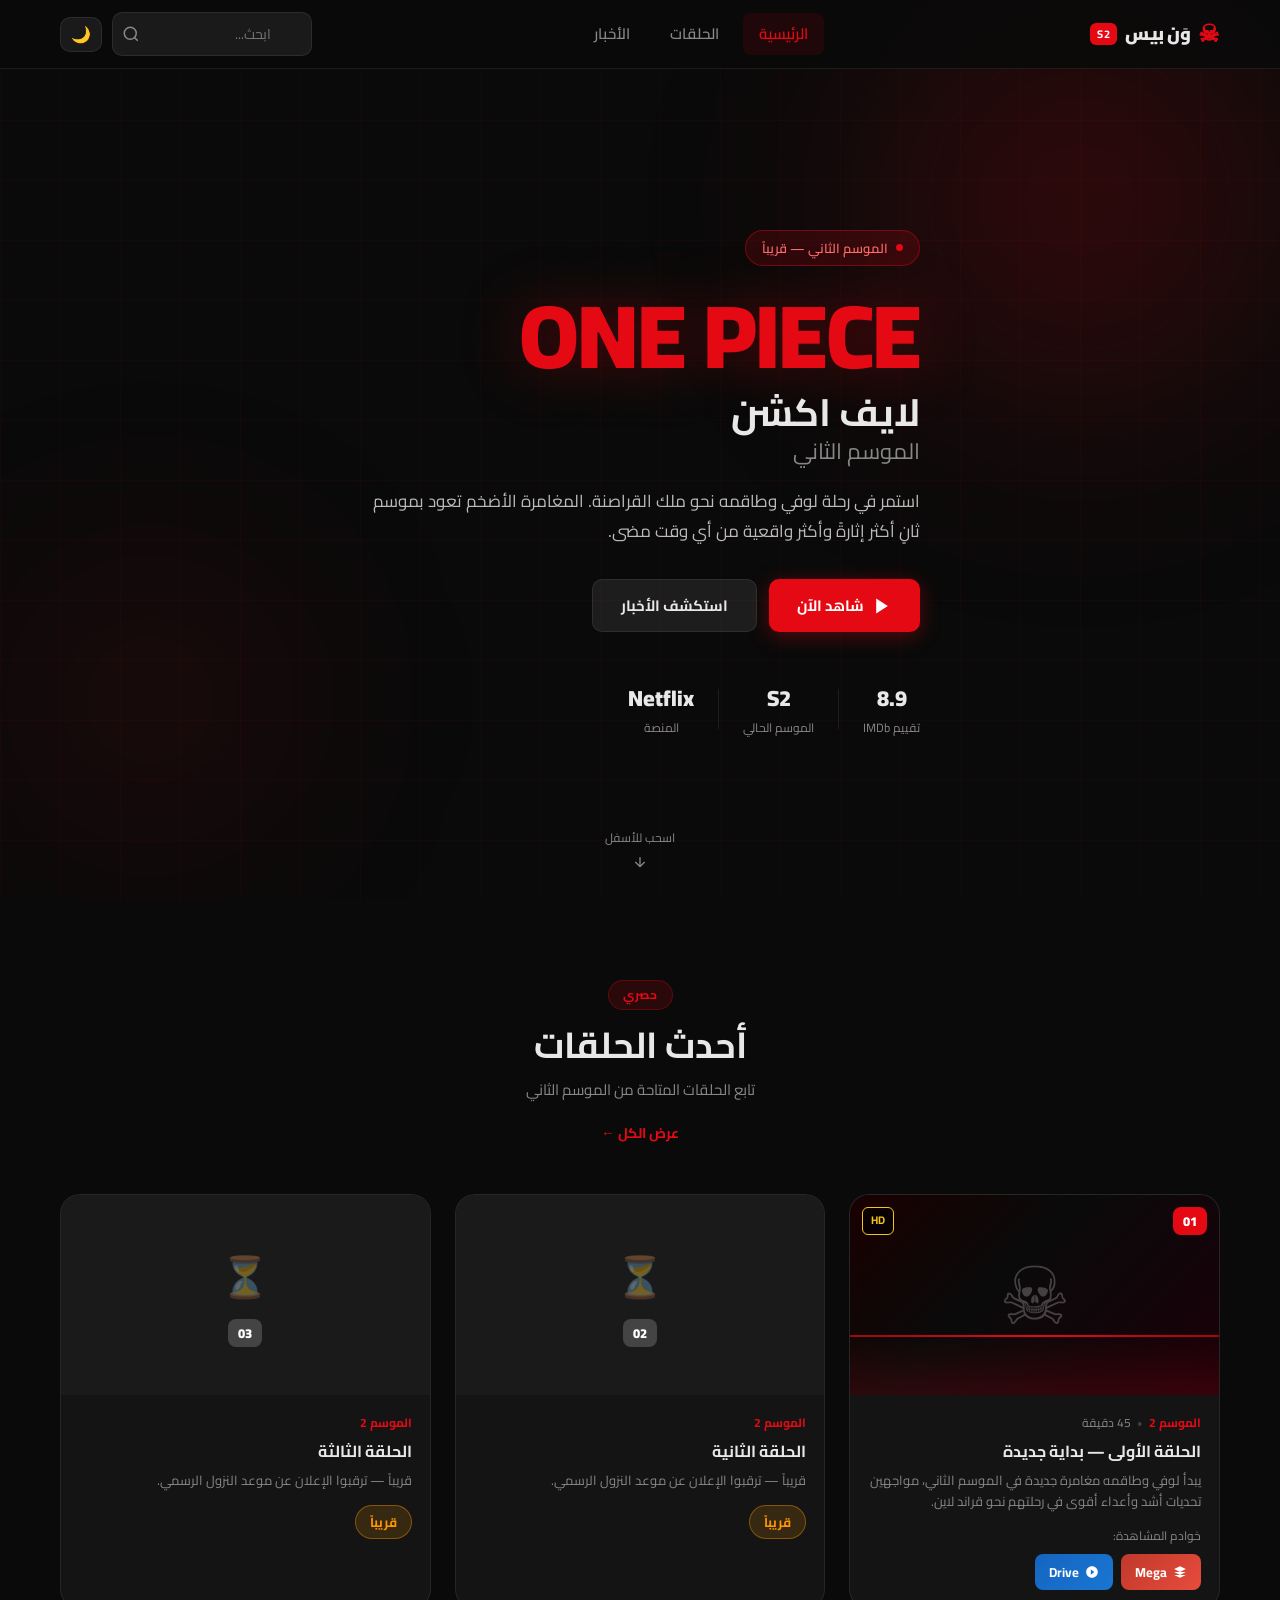
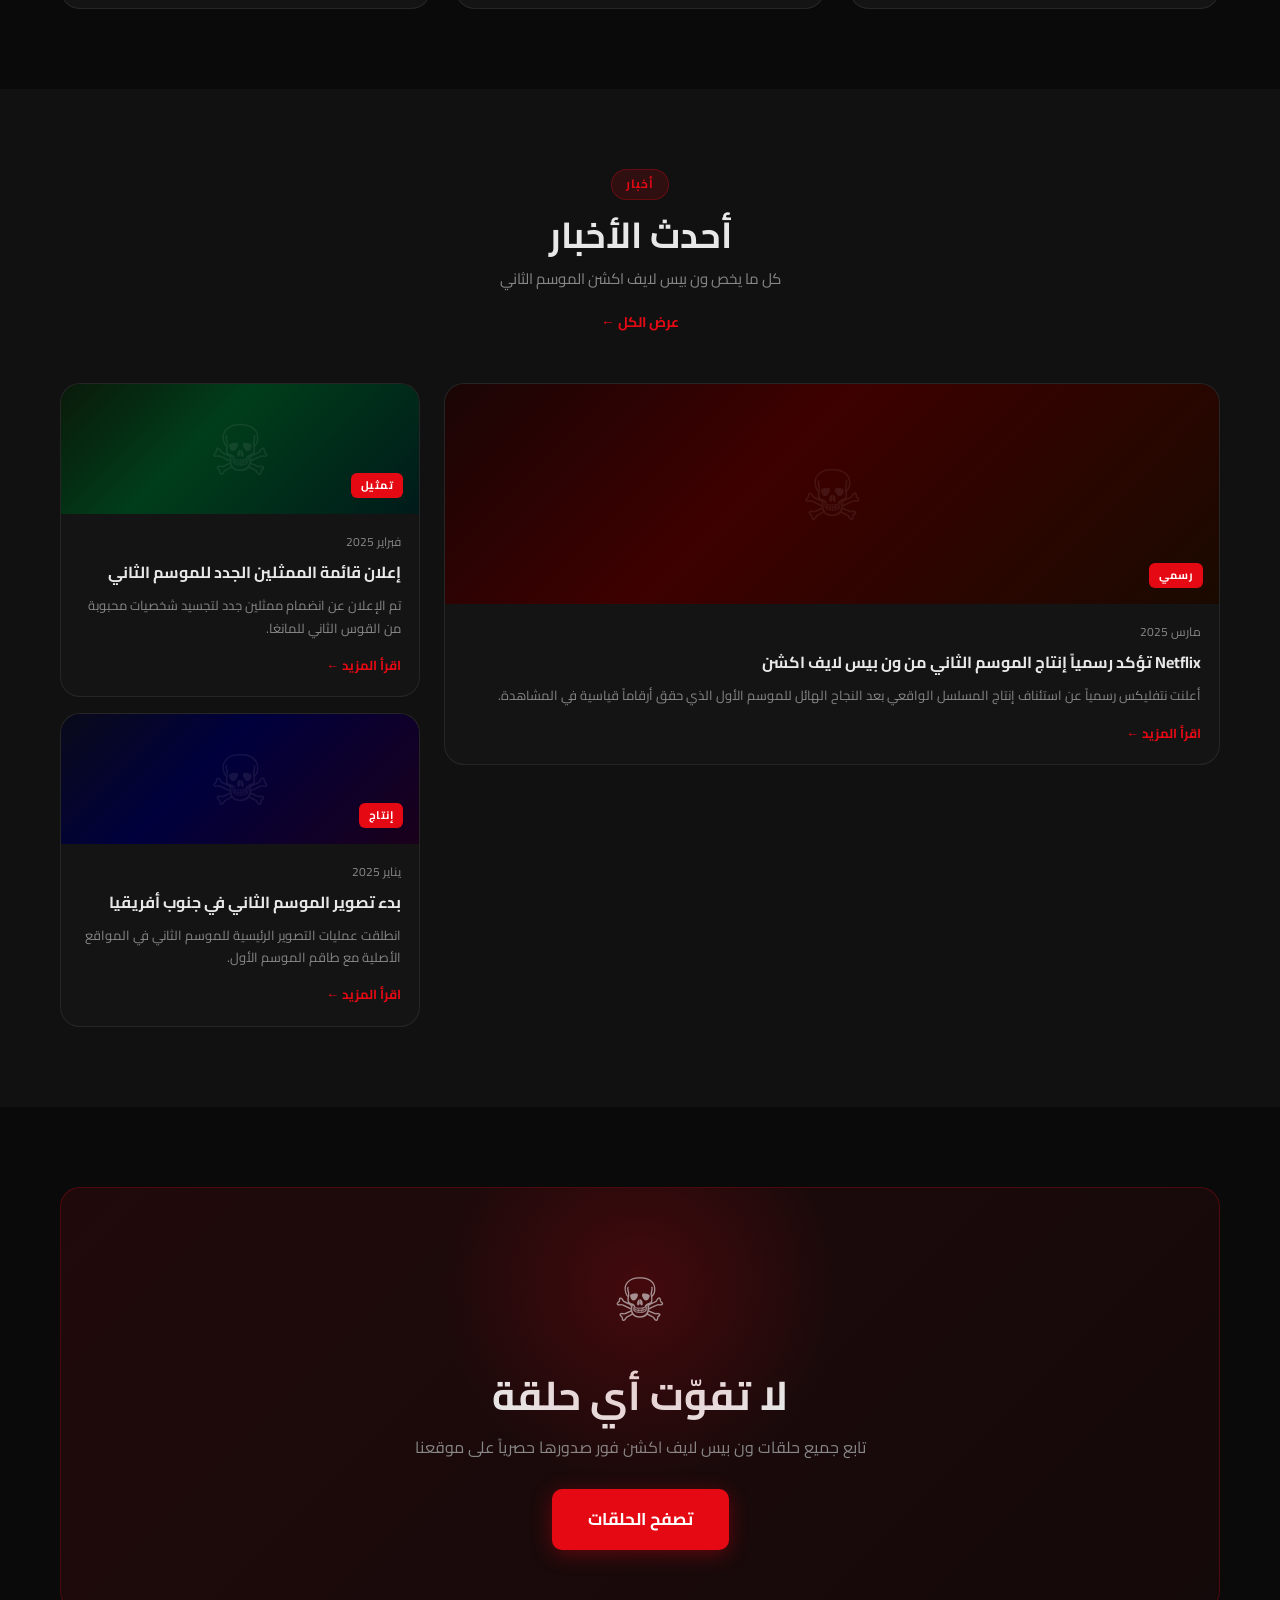
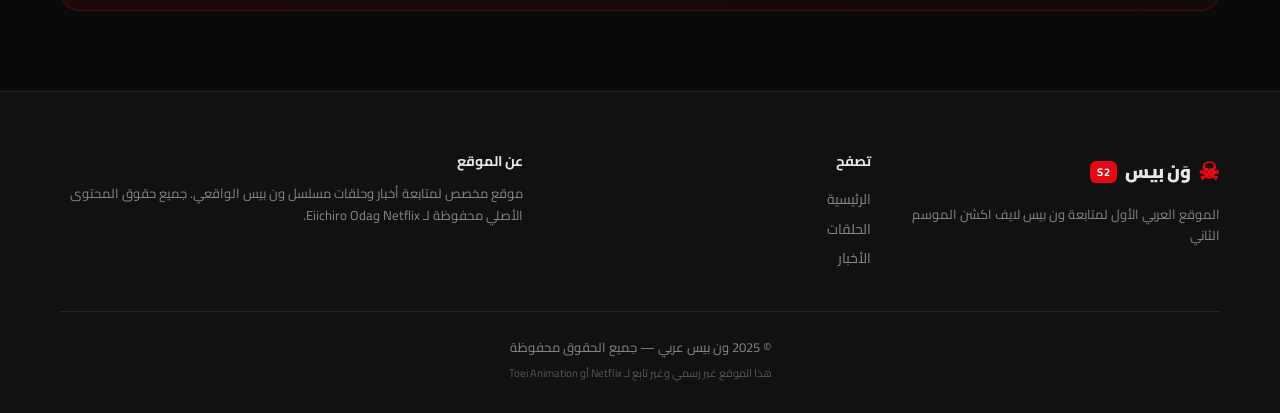
==== index.html @ 8231662a "Add files via upload" ====
<!DOCTYPE html>
<html lang="ar" dir="rtl">
<head>
  <meta charset="UTF-8" />
  <meta name="viewport" content="width=device-width, initial-scale=1.0" />
  <meta name="description" content="ون بيس لايف اكشن الموسم الثاني - تابع جميع حلقات مسلسل ون بيس الواقعي الموسم الثاني حصرياً. موعد نزول حلقات ون بيس Live Action Season 2." />
  <meta name="keywords" content="ون بيس الواقعي الموسم الثاني, موعد نزول ون بيس لايف اكشن, حلقات ون بيس الواقعي, One Piece Live Action Season 2, ون بيس 2025" />
  <meta name="author" content="ون بيس عربي" />
  <meta property="og:title" content="ون بيس لايف اكشن - الموسم الثاني" />
  <meta property="og:description" content="تابع حلقات ون بيس الواقعي الموسم الثاني - One Piece Live Action Season 2" />
  <meta property="og:type" content="website" />
  <meta name="theme-color" content="#0a0a0a" />
  <title>ون بيس لايف اكشن | الموسم الثاني</title>
  <link rel="preconnect" href="https://fonts.googleapis.com" />
  <link rel="preconnect" href="https://fonts.gstatic.com" crossorigin />
  <link href="https://fonts.googleapis.com/css2?family=Cairo:wght@300;400;600;700;900&family=Tajawal:wght@300;400;500;700;800&display=swap" rel="stylesheet" />
  <link rel="stylesheet" href="style.css" />
</head>
<body class="dark-mode" id="body">

  <!-- ===== HEADER ===== -->
  <header class="header" id="header">
    <div class="header-inner container">
      <a href="index.html" class="logo">
        <span class="logo-symbol">☠</span>
        <span class="logo-text">وَن بيس</span>
        <span class="logo-badge">S2</span>
      </a>

      <nav class="nav" id="nav">
        <a href="index.html" class="nav-link active">الرئيسية</a>
        <a href="episodes.html" class="nav-link">الحلقات</a>
        <a href="news.html" class="nav-link">الأخبار</a>
      </nav>

      <div class="header-actions">
        <div class="search-wrapper">
          <input type="text" class="search-input" id="searchInput" placeholder="ابحث..." />
          <button class="search-btn" id="searchBtn" aria-label="بحث">
            <svg width="18" height="18" viewBox="0 0 24 24" fill="none" stroke="currentColor" stroke-width="2"><circle cx="11" cy="11" r="8"/><path d="m21 21-4.35-4.35"/></svg>
          </button>
        </div>
        <button class="theme-toggle" id="themeToggle" aria-label="تبديل الوضع">
          <span class="theme-icon sun">☀</span>
          <span class="theme-icon moon">🌙</span>
        </button>
        <button class="hamburger" id="hamburger" aria-label="القائمة">
          <span></span><span></span><span></span>
        </button>
      </div>
    </div>

    <!-- Search Results Dropdown -->
    <div class="search-results" id="searchResults"></div>
  </header>

  <!-- ===== HERO ===== -->
  <section class="hero" id="home">
    <div class="hero-bg">
      <div class="hero-grid"></div>
      <div class="hero-glow glow-1"></div>
      <div class="hero-glow glow-2"></div>
      <div class="hero-particles" id="particles"></div>
    </div>

    <div class="hero-content container">
      <div class="hero-badge animate-fade-up">
        <span class="badge-dot"></span>
        الموسم الثاني — قريباً
      </div>

      <h1 class="hero-title animate-fade-up delay-1">
        <span class="title-en">ONE PIECE</span>
        <span class="title-sub">لايف اكشن</span>
        <span class="title-season">الموسم الثاني</span>
      </h1>

      <p class="hero-desc animate-fade-up delay-2">
        استمر في رحلة لوفي وطاقمه نحو ملك القراصنة. المغامرة الأضخم تعود بموسم ثانٍ أكثر إثارةً وأكثر واقعية من أي وقت مضى.
      </p>

      <div class="hero-actions animate-fade-up delay-3">
        <a href="episodes.html" class="btn btn-primary">
          <svg width="20" height="20" viewBox="0 0 24 24" fill="currentColor"><polygon points="5 3 19 12 5 21 5 3"/></svg>
          شاهد الآن
        </a>
        <a href="news.html" class="btn btn-ghost">استكشف الأخبار</a>
      </div>

      <div class="hero-stats animate-fade-up delay-4">
        <div class="stat">
          <span class="stat-num">8.9</span>
          <span class="stat-label">تقييم IMDb</span>
        </div>
        <div class="stat-divider"></div>
        <div class="stat">
          <span class="stat-num">S2</span>
          <span class="stat-label">الموسم الحالي</span>
        </div>
        <div class="stat-divider"></div>
        <div class="stat">
          <span class="stat-num">Netflix</span>
          <span class="stat-label">المنصة</span>
        </div>
      </div>
    </div>

    <div class="hero-scroll">
      <span>اسحب للأسفل</span>
      <svg width="16" height="16" viewBox="0 0 24 24" fill="none" stroke="currentColor" stroke-width="2"><path d="M12 5v14M5 12l7 7 7-7"/></svg>
    </div>
  </section>

  <!-- ===== LATEST EPISODES ===== -->
  <section class="section" id="latest-episodes">
    <div class="container">
      <div class="section-header animate-on-scroll">
        <div class="section-tag">حصري</div>
        <h2 class="section-title">أحدث الحلقات</h2>
        <p class="section-desc">تابع الحلقات المتاحة من الموسم الثاني</p>
        <a href="episodes.html" class="section-link">عرض الكل ←</a>
      </div>

      <div class="episodes-grid">
        <!-- Episode 1 -->
        <article class="ep-card animate-on-scroll" data-ep="1">
          <div class="ep-card-thumb">
            <div class="ep-thumb-art">
              <div class="ep-skull">☠</div>
              <div class="ep-waves"></div>
            </div>
            <div class="ep-overlay">
              <span class="ep-number">01</span>
              <span class="ep-quality">HD</span>
            </div>
            <div class="ep-play-hint">
              <svg width="28" height="28" viewBox="0 0 24 24" fill="white"><polygon points="5 3 19 12 5 21 5 3"/></svg>
            </div>
          </div>
          <div class="ep-card-body">
            <div class="ep-meta">
              <span class="ep-season">الموسم 2</span>
              <span class="ep-dot">•</span>
              <span class="ep-duration">45 دقيقة</span>
            </div>
            <h3 class="ep-title">الحلقة الأولى — بداية جديدة</h3>
            <p class="ep-desc">يبدأ لوفي وطاقمه مغامرة جديدة في الموسم الثاني، مواجهين تحديات أشد وأعداء أقوى في رحلتهم نحو قراند لاين.</p>
            <div class="ep-servers">
              <span class="servers-label">خوادم المشاهدة:</span>
              <div class="servers-btns">
                <a href="https://mega.nz/file/ilJ3FDoL#xPqF7arpWNq0R2mOVy5MiU3qgBzVH1ee4G5dvFFBvGA" target="_blank" rel="noopener" class="server-btn server-mega">
                  <svg width="14" height="14" viewBox="0 0 24 24" fill="currentColor"><path d="M12 2L2 7l10 5 10-5-10-5zM2 17l10 5 10-5M2 12l10 5 10-5"/></svg>
                  Mega
                </a>
                <a href="https://drive.google.com/file/d/1uay9nq51Tp5kBiwLJbQEia3ZBeIXiJ6g/view?usp=drivesdk" target="_blank" rel="noopener" class="server-btn server-drive">
                  <svg width="14" height="14" viewBox="0 0 24 24" fill="currentColor"><path d="M12 2C6.48 2 2 6.48 2 12s4.48 10 10 10 10-4.48 10-10S17.52 2 12 2zm-2 14.5v-9l6 4.5-6 4.5z"/></svg>
                  Drive
                </a>
              </div>
            </div>
          </div>
        </article>

        <!-- Coming Soon Cards -->
        <article class="ep-card ep-coming animate-on-scroll" style="animation-delay:.1s">
          <div class="ep-card-thumb coming-soon-thumb">
            <div class="coming-icon">⏳</div>
            <span class="ep-number">02</span>
          </div>
          <div class="ep-card-body">
            <div class="ep-meta"><span class="ep-season">الموسم 2</span></div>
            <h3 class="ep-title">الحلقة الثانية</h3>
            <p class="ep-desc">قريباً — ترقبوا الإعلان عن موعد النزول الرسمي.</p>
            <div class="coming-badge">قريباً</div>
          </div>
        </article>

        <article class="ep-card ep-coming animate-on-scroll" style="animation-delay:.2s">
          <div class="ep-card-thumb coming-soon-thumb">
            <div class="coming-icon">⏳</div>
            <span class="ep-number">03</span>
          </div>
          <div class="ep-card-body">
            <div class="ep-meta"><span class="ep-season">الموسم 2</span></div>
            <h3 class="ep-title">الحلقة الثالثة</h3>
            <p class="ep-desc">قريباً — ترقبوا الإعلان عن موعد النزول الرسمي.</p>
            <div class="coming-badge">قريباً</div>
          </div>
        </article>
      </div>
    </div>
  </section>

  <!-- ===== NEWS SECTION ===== -->
  <section class="section section-alt" id="latest-news">
    <div class="container">
      <div class="section-header animate-on-scroll">
        <div class="section-tag">أخبار</div>
        <h2 class="section-title">أحدث الأخبار</h2>
        <p class="section-desc">كل ما يخص ون بيس لايف اكشن الموسم الثاني</p>
        <a href="news.html" class="section-link">عرض الكل ←</a>
      </div>

      <div class="news-grid">
        <article class="news-card news-featured animate-on-scroll">
          <div class="news-card-img news-img-1">
            <span class="news-category">رسمي</span>
          </div>
          <div class="news-card-body">
            <time class="news-date">مارس 2025</time>
            <h3 class="news-title">Netflix تؤكد رسمياً إنتاج الموسم الثاني من ون بيس لايف اكشن</h3>
            <p class="news-excerpt">أعلنت نتفليكس رسمياً عن استئناف إنتاج المسلسل الواقعي بعد النجاح الهائل للموسم الأول الذي حقق أرقاماً قياسية في المشاهدة.</p>
            <a href="news.html" class="news-read-more">اقرأ المزيد ←</a>
          </div>
        </article>

        <div class="news-side">
          <article class="news-card news-small animate-on-scroll" style="animation-delay:.1s">
            <div class="news-card-img news-img-2 news-img-sm">
              <span class="news-category">تمثيل</span>
            </div>
            <div class="news-card-body">
              <time class="news-date">فبراير 2025</time>
              <h3 class="news-title">إعلان قائمة الممثلين الجدد للموسم الثاني</h3>
              <p class="news-excerpt">تم الإعلان عن انضمام ممثلين جدد لتجسيد شخصيات محبوبة من القوس الثاني للمانغا.</p>
              <a href="news.html" class="news-read-more">اقرأ المزيد ←</a>
            </div>
          </article>

          <article class="news-card news-small animate-on-scroll" style="animation-delay:.2s">
            <div class="news-card-img news-img-3 news-img-sm">
              <span class="news-category">إنتاج</span>
            </div>
            <div class="news-card-body">
              <time class="news-date">يناير 2025</time>
              <h3 class="news-title">بدء تصوير الموسم الثاني في جنوب أفريقيا</h3>
              <p class="news-excerpt">انطلقت عمليات التصوير الرئيسية للموسم الثاني في المواقع الأصلية مع طاقم الموسم الأول.</p>
              <a href="news.html" class="news-read-more">اقرأ المزيد ←</a>
            </div>
          </article>
        </div>
      </div>
    </div>
  </section>

  <!-- ===== CTA BANNER ===== -->
  <section class="cta-section animate-on-scroll">
    <div class="container">
      <div class="cta-inner">
        <div class="cta-glow"></div>
        <div class="cta-skull">☠</div>
        <h2 class="cta-title">لا تفوّت أي حلقة</h2>
        <p class="cta-desc">تابع جميع حلقات ون بيس لايف اكشن فور صدورها حصرياً على موقعنا</p>
        <a href="episodes.html" class="btn btn-primary btn-large">تصفح الحلقات</a>
      </div>
    </div>
  </section>

  <!-- ===== FOOTER ===== -->
  <footer class="footer">
    <div class="container">
      <div class="footer-top">
        <div class="footer-brand">
          <a href="index.html" class="logo">
            <span class="logo-symbol">☠</span>
            <span class="logo-text">وَن بيس</span>
            <span class="logo-badge">S2</span>
          </a>
          <p class="footer-tagline">الموقع العربي الأول لمتابعة ون بيس لايف اكشن الموسم الثاني</p>
        </div>
        <nav class="footer-nav">
          <h4>تصفح</h4>
          <a href="index.html">الرئيسية</a>
          <a href="episodes.html">الحلقات</a>
          <a href="news.html">الأخبار</a>
        </nav>
        <div class="footer-info">
          <h4>عن الموقع</h4>
          <p>موقع مخصص لمتابعة أخبار وحلقات مسلسل ون بيس الواقعي. جميع حقوق المحتوى الأصلي محفوظة لـ Netflix وEiichiro Oda.</p>
        </div>
      </div>
      <div class="footer-bottom">
        <p>© 2025 ون بيس عربي — جميع الحقوق محفوظة</p>
        <p class="footer-disclaimer">هذا الموقع غير رسمي وغير تابع لـ Netflix أو Toei Animation</p>
      </div>
    </div>
  </footer>

  <script src="script.js"></script>
</body>
</html>
---- style.css ----
/* =========================================
   ون بيس لايف اكشن — الموسم الثاني
   style.css — Dark/Light Mode, RTL, Modern
   ========================================= */

/* === RESET & BASE === */
*, *::before, *::after { box-sizing: border-box; margin: 0; padding: 0; }
html { scroll-behavior: smooth; }
body {
  font-family: 'Cairo', 'Tajawal', sans-serif;
  font-size: 16px;
  line-height: 1.7;
  transition: background 0.4s, color 0.4s;
  overflow-x: hidden;
}

/* === CSS VARIABLES === */
:root {
  --red: #e50914;
  --red-dark: #b0060f;
  --red-glow: rgba(229, 9, 20, 0.35);
  --gold: #f5c518;
  --white: #ffffff;
  --radius: 12px;
  --radius-lg: 20px;
  --shadow: 0 8px 32px rgba(0,0,0,0.4);
  --transition: 0.3s cubic-bezier(0.4, 0, 0.2, 1);
}

/* DARK MODE (default) */
body.dark-mode {
  --bg: #0a0a0a;
  --bg-2: #111111;
  --bg-3: #1a1a1a;
  --bg-4: #222222;
  --bg-card: #141414;
  --border: rgba(255,255,255,0.08);
  --text: #e8e8e8;
  --text-muted: #888888;
  --text-light: #bbbbbb;
  background: var(--bg);
  color: var(--text);
}

/* LIGHT MODE */
body.light-mode {
  --bg: #f5f5f5;
  --bg-2: #ffffff;
  --bg-3: #ebebeb;
  --bg-4: #e0e0e0;
  --bg-card: #ffffff;
  --border: rgba(0,0,0,0.1);
  --text: #1a1a1a;
  --text-muted: #666666;
  --text-light: #444444;
  background: var(--bg);
  color: var(--text);
}

/* === TYPOGRAPHY === */
h1,h2,h3,h4 { font-family: 'Cairo', sans-serif; font-weight: 700; line-height: 1.3; }
a { text-decoration: none; color: inherit; }
img { max-width: 100%; display: block; }

/* === CONTAINER === */
.container { max-width: 1200px; margin: 0 auto; padding: 0 20px; }

/* =========================================
   HEADER
   ========================================= */
.header {
  position: fixed; top: 0; right: 0; left: 0; z-index: 1000;
  background: rgba(10,10,10,0.85);
  backdrop-filter: blur(16px);
  border-bottom: 1px solid var(--border);
  transition: background var(--transition), box-shadow var(--transition);
}
.light-mode .header { background: rgba(245,245,245,0.9); }
.header.scrolled { box-shadow: 0 4px 30px rgba(0,0,0,0.5); }

.header-inner {
  display: flex; align-items: center; justify-content: space-between;
  height: 68px; gap: 20px;
}

/* LOGO */
.logo {
  display: flex; align-items: center; gap: 8px;
  font-family: 'Cairo', sans-serif; font-weight: 900;
}
.logo-symbol { font-size: 24px; color: var(--red); }
.logo-text { font-size: 18px; color: var(--text); letter-spacing: -0.5px; }
.logo-badge {
  background: var(--red); color: white;
  font-size: 11px; font-weight: 700;
  padding: 2px 7px; border-radius: 6px;
  letter-spacing: 0.5px;
}

/* NAV */
.nav { display: flex; align-items: center; gap: 8px; }
.nav-link {
  padding: 8px 16px; border-radius: 8px;
  font-size: 15px; font-weight: 600; color: var(--text-muted);
  transition: all var(--transition);
}
.nav-link:hover, .nav-link.active {
  color: var(--red); background: rgba(229,9,20,0.1);
}

/* HEADER ACTIONS */
.header-actions { display: flex; align-items: center; gap: 10px; }

.search-wrapper { position: relative; }
.search-input {
  background: var(--bg-3); border: 1px solid var(--border);
  color: var(--text); border-radius: 10px;
  padding: 8px 40px 8px 14px;
  font-family: 'Cairo', sans-serif; font-size: 14px;
  width: 200px; transition: all var(--transition);
  direction: rtl;
}
.search-input:focus { outline: none; border-color: var(--red); width: 240px; }
.search-btn {
  position: absolute; left: 10px; top: 50%; transform: translateY(-50%);
  background: none; border: none; cursor: pointer;
  color: var(--text-muted); display: flex; align-items: center;
  transition: color var(--transition);
}
.search-btn:hover { color: var(--red); }

.search-results {
  position: absolute; top: 100%; right: 0; left: 0;
  background: var(--bg-2); border: 1px solid var(--border);
  border-top: none; border-radius: 0 0 12px 12px;
  z-index: 200; display: none; padding: 8px;
}
.search-result-item {
  padding: 10px 16px; border-radius: 8px; cursor: pointer;
  transition: background var(--transition);
  font-size: 14px;
}
.search-result-item:hover { background: var(--bg-3); }
.search-result-item a { color: var(--text); }

/* THEME TOGGLE */
.theme-toggle {
  background: var(--bg-3); border: 1px solid var(--border);
  border-radius: 10px; padding: 7px 10px; cursor: pointer;
  display: flex; align-items: center; gap: 4px;
  transition: all var(--transition);
}
.theme-toggle:hover { border-color: var(--red); }
.theme-icon { font-size: 16px; }
.dark-mode .sun { display: none; }
.dark-mode .moon { display: block; }
.light-mode .sun { display: block; }
.light-mode .moon { display: none; }

/* HAMBURGER */
.hamburger {
  display: none; flex-direction: column; gap: 5px;
  background: none; border: none; cursor: pointer; padding: 4px;
}
.hamburger span {
  display: block; width: 24px; height: 2px;
  background: var(--text); border-radius: 2px;
  transition: all var(--transition);
}
.hamburger.open span:nth-child(1) { transform: rotate(45deg) translate(5px, 5px); }
.hamburger.open span:nth-child(2) { opacity: 0; }
.hamburger.open span:nth-child(3) { transform: rotate(-45deg) translate(5px, -5px); }

/* =========================================
   HERO
   ========================================= */
.hero {
  min-height: 100vh; display: flex; align-items: center;
  position: relative; overflow: hidden; padding-top: 68px;
}

.hero-bg {
  position: absolute; inset: 0; z-index: 0;
}

.hero-grid {
  position: absolute; inset: 0;
  background-image:
    linear-gradient(rgba(229,9,20,0.05) 1px, transparent 1px),
    linear-gradient(90deg, rgba(229,9,20,0.05) 1px, transparent 1px);
  background-size: 60px 60px;
  animation: gridMove 20s linear infinite;
}
@keyframes gridMove {
  0% { transform: translateY(0); }
  100% { transform: translateY(60px); }
}

.hero-glow {
  position: absolute; border-radius: 50%;
  filter: blur(100px); pointer-events: none;
}
.glow-1 {
  width: 600px; height: 600px;
  background: radial-gradient(circle, rgba(229,9,20,0.25) 0%, transparent 70%);
  top: -100px; right: -100px;
  animation: glowPulse 4s ease-in-out infinite;
}
.glow-2 {
  width: 400px; height: 400px;
  background: radial-gradient(circle, rgba(229,9,20,0.15) 0%, transparent 70%);
  bottom: 0; left: -50px;
  animation: glowPulse 6s ease-in-out infinite reverse;
}
@keyframes glowPulse {
  0%,100% { opacity: 0.6; transform: scale(1); }
  50% { opacity: 1; transform: scale(1.1); }
}

.hero-particles {
  position: absolute; inset: 0; overflow: hidden; pointer-events: none;
}

.hero-content {
  position: relative; z-index: 1;
  max-width: 700px; padding: 80px 20px;
}

.hero-badge {
  display: inline-flex; align-items: center; gap: 8px;
  background: rgba(229,9,20,0.15); border: 1px solid rgba(229,9,20,0.4);
  color: #ff6b6b; border-radius: 30px;
  padding: 6px 16px; font-size: 13px; font-weight: 600;
  margin-bottom: 24px;
}
.badge-dot {
  width: 7px; height: 7px; border-radius: 50%;
  background: var(--red);
  animation: blink 1.5s ease-in-out infinite;
}
@keyframes blink { 0%,100%{opacity:1} 50%{opacity:0.2} }

.hero-title { margin-bottom: 20px; }
.title-en {
  display: block; font-size: clamp(52px, 8vw, 90px);
  font-weight: 900; color: var(--red);
  letter-spacing: -2px; line-height: 1;
  text-shadow: 0 0 60px var(--red-glow);
}
.title-sub {
  display: block; font-size: clamp(22px, 4vw, 38px);
  color: var(--text); font-weight: 700; margin-top: 8px;
}
.title-season {
  display: block; font-size: clamp(16px, 2.5vw, 22px);
  color: var(--text-muted); font-weight: 400;
}

.hero-desc {
  font-size: 17px; color: var(--text-light); margin-bottom: 32px;
  max-width: 560px; line-height: 1.8;
}

.hero-actions { display: flex; gap: 12px; flex-wrap: wrap; margin-bottom: 48px; }

/* BUTTONS */
.btn {
  display: inline-flex; align-items: center; gap: 8px;
  padding: 13px 28px; border-radius: 10px;
  font-family: 'Cairo', sans-serif; font-size: 15px; font-weight: 700;
  cursor: pointer; border: none; transition: all var(--transition);
  text-decoration: none;
}
.btn-primary {
  background: var(--red); color: white;
  box-shadow: 0 4px 20px var(--red-glow);
}
.btn-primary:hover {
  background: var(--red-dark); transform: translateY(-2px);
  box-shadow: 0 8px 30px var(--red-glow);
}
.btn-ghost {
  background: rgba(255,255,255,0.08); color: var(--text);
  border: 1px solid var(--border);
}
.btn-ghost:hover { background: rgba(255,255,255,0.15); transform: translateY(-2px); }
.btn-large { padding: 16px 36px; font-size: 17px; }

/* STATS */
.hero-stats {
  display: flex; align-items: center; gap: 24px; flex-wrap: wrap;
}
.stat { text-align: center; }
.stat-num { display: block; font-size: 22px; font-weight: 900; color: var(--text); }
.stat-label { display: block; font-size: 12px; color: var(--text-muted); }
.stat-divider { width: 1px; height: 40px; background: var(--border); }

/* SCROLL INDICATOR */
.hero-scroll {
  position: absolute; bottom: 30px; left: 50%; transform: translateX(-50%);
  display: flex; flex-direction: column; align-items: center; gap: 6px;
  color: var(--text-muted); font-size: 12px; z-index: 1;
  animation: bounce 2s ease-in-out infinite;
}
@keyframes bounce { 0%,100%{transform:translateX(-50%) translateY(0)} 50%{transform:translateX(-50%) translateY(-6px)} }

/* PARTICLES */
.particle {
  position: absolute; border-radius: 50%;
  background: var(--red); opacity: 0.3;
  animation: float linear infinite;
}
@keyframes float {
  0% { transform: translateY(100vh) scale(0); opacity: 0; }
  10% { opacity: 0.3; }
  90% { opacity: 0.3; }
  100% { transform: translateY(-100px) scale(1); opacity: 0; }
}

/* =========================================
   SECTIONS
   ========================================= */
.section { padding: 80px 0; }
.section-alt { background: var(--bg-2); }

.section-header {
  text-align: center; margin-bottom: 48px;
}
.section-tag {
  display: inline-block; background: rgba(229,9,20,0.15);
  color: var(--red); border: 1px solid rgba(229,9,20,0.3);
  padding: 4px 14px; border-radius: 20px;
  font-size: 12px; font-weight: 700; margin-bottom: 12px;
  letter-spacing: 1px; text-transform: uppercase;
}
.section-title { font-size: clamp(24px, 4vw, 36px); color: var(--text); margin-bottom: 8px; }
.section-desc { color: var(--text-muted); font-size: 15px; margin-bottom: 16px; }
.section-link { color: var(--red); font-size: 14px; font-weight: 700; transition: opacity var(--transition); }
.section-link:hover { opacity: 0.75; }

/* =========================================
   EPISODE CARDS
   ========================================= */
.episodes-grid {
  display: grid;
  grid-template-columns: repeat(auto-fill, minmax(300px, 1fr));
  gap: 24px;
}

.ep-card {
  background: var(--bg-card); border: 1px solid var(--border);
  border-radius: var(--radius-lg); overflow: hidden;
  transition: all var(--transition); cursor: pointer;
}
.ep-card:hover {
  transform: translateY(-6px);
  border-color: rgba(229,9,20,0.4);
  box-shadow: 0 16px 48px rgba(0,0,0,0.5), 0 0 0 1px rgba(229,9,20,0.2);
}

.ep-card-thumb {
  position: relative; height: 200px; overflow: hidden;
  background: var(--bg-3);
}
.ep-thumb-art {
  width: 100%; height: 100%;
  background: linear-gradient(135deg, #1a0000 0%, #0a0a0a 40%, #1a0008 100%);
  display: flex; align-items: center; justify-content: center;
  position: relative; overflow: hidden;
}
.ep-skull {
  font-size: 80px; opacity: 0.25; z-index: 1;
  animation: skullfloat 6s ease-in-out infinite;
}
@keyframes skullfloat { 0%,100%{transform:translateY(0)} 50%{transform:translateY(-8px)} }
.ep-waves {
  position: absolute; bottom: 0; left: 0; right: 0; height: 60px;
  background: linear-gradient(to top, rgba(229,9,20,0.15), transparent);
}
.ep-waves::before {
  content: ''; position: absolute;
  top: 0; left: -100%; right: -100%; height: 2px;
  background: linear-gradient(90deg, transparent, var(--red), transparent);
  animation: wavescan 3s linear infinite;
}
@keyframes wavescan { 0%{transform:translateX(-50%)} 100%{transform:translateX(100%)} }

.ep-overlay {
  position: absolute; top: 12px; right: 0; left: 0;
  display: flex; justify-content: space-between; padding: 0 12px;
}
.ep-number {
  background: var(--red); color: white;
  font-size: 13px; font-weight: 900;
  padding: 3px 10px; border-radius: 8px;
}
.ep-quality {
  background: rgba(0,0,0,0.6); color: var(--gold);
  font-size: 11px; font-weight: 700;
  padding: 3px 8px; border-radius: 6px; border: 1px solid var(--gold);
}

.ep-play-hint {
  position: absolute; inset: 0; display: flex; align-items: center; justify-content: center;
  background: rgba(0,0,0,0.5); opacity: 0; transition: opacity var(--transition);
}
.ep-card:hover .ep-play-hint { opacity: 1; }

/* Coming soon thumb */
.coming-soon-thumb {
  background: var(--bg-3);
  display: flex; align-items: center; justify-content: center;
  flex-direction: column; gap: 8px;
}
.coming-icon { font-size: 40px; opacity: 0.4; }
.ep-coming .ep-number { background: #444; }

.ep-card-body { padding: 18px; }
.ep-meta {
  display: flex; align-items: center; gap: 6px;
  font-size: 12px; color: var(--text-muted); margin-bottom: 8px;
}
.ep-dot { opacity: 0.4; }
.ep-season { color: var(--red); font-weight: 700; }
.ep-status.available { color: #4caf50; }
.ep-status.coming-status { color: #ff9800; }

.ep-title { font-size: 16px; font-weight: 700; color: var(--text); margin-bottom: 8px; }
.ep-desc { font-size: 13px; color: var(--text-muted); line-height: 1.6; margin-bottom: 14px; }

/* Server buttons */
.ep-servers { margin-top: 12px; }
.servers-label { font-size: 12px; color: var(--text-muted); display: block; margin-bottom: 8px; }
.servers-btns { display: flex; gap: 8px; flex-wrap: wrap; }
.server-btn {
  display: inline-flex; align-items: center; gap: 6px;
  padding: 7px 14px; border-radius: 8px;
  font-family: 'Cairo', sans-serif; font-size: 13px; font-weight: 700;
  transition: all var(--transition); cursor: pointer; text-decoration: none;
}
.server-mega {
  background: linear-gradient(135deg, #c0392b, #e74c3c);
  color: white;
}
.server-mega:hover { transform: translateY(-2px); box-shadow: 0 4px 16px rgba(231,76,60,0.5); }
.server-drive {
  background: linear-gradient(135deg, #1565c0, #1976d2);
  color: white;
}
.server-drive:hover { transform: translateY(-2px); box-shadow: 0 4px 16px rgba(25,118,210,0.5); }

.coming-badge {
  display: inline-block; background: rgba(255,152,0,0.15);
  border: 1px solid rgba(255,152,0,0.4); color: #ff9800;
  padding: 5px 14px; border-radius: 20px; font-size: 13px; font-weight: 700;
}

/* =========================================
   NEWS CARDS
   ========================================= */
.news-grid {
  display: grid;
  grid-template-columns: 1fr 360px;
  gap: 24px;
  align-items: start;
}
.news-side { display: flex; flex-direction: column; gap: 16px; }

.news-card {
  background: var(--bg-card); border: 1px solid var(--border);
  border-radius: var(--radius-lg); overflow: hidden;
  transition: all var(--transition);
}
.news-card:hover {
  transform: translateY(-4px);
  border-color: rgba(229,9,20,0.3);
  box-shadow: var(--shadow);
}

.news-card-img {
  height: 220px; position: relative;
  display: flex; align-items: flex-end; padding: 16px;
}
.news-img-sm { height: 130px; }

/* Gradient art for news */
.news-img-1 { background: linear-gradient(135deg, #1a0505 0%, #3d0000 40%, #1a0a00 100%); }
.news-img-2 { background: linear-gradient(135deg, #0a1a0a 0%, #003d1a 40%, #001a1a 100%); }
.news-img-3 { background: linear-gradient(135deg, #0a0a1a 0%, #00003d 40%, #1a001a 100%); }
.news-img-4 { background: linear-gradient(135deg, #1a1a00 0%, #3d3d00 40%, #1a0a00 100%); }
.news-img-5 { background: linear-gradient(135deg, #001a1a 0%, #003d3d 40%, #001a0a 100%); }
.news-img-6 { background: linear-gradient(135deg, #1a000a 0%, #3d001a 40%, #0a001a 100%); }

/* Add decorative pattern to news images */
.news-card-img::before {
  content: '☠'; position: absolute; top: 50%; left: 50%;
  transform: translate(-50%, -50%);
  font-size: 70px; opacity: 0.08; pointer-events: none;
}

.news-category {
  background: var(--red); color: white;
  font-size: 11px; font-weight: 700; padding: 3px 10px; border-radius: 6px;
  text-transform: uppercase; letter-spacing: 0.5px;
}

.news-card-body { padding: 18px; }
.news-date { font-size: 12px; color: var(--text-muted); display: block; margin-bottom: 8px; }
.news-title { font-size: 16px; font-weight: 700; color: var(--text); margin-bottom: 10px; line-height: 1.5; }
.news-excerpt { font-size: 13px; color: var(--text-muted); line-height: 1.7; margin-bottom: 12px; }
.news-read-more { color: var(--red); font-size: 13px; font-weight: 700; transition: opacity var(--transition); }
.news-read-more:hover { opacity: 0.7; }

/* =========================================
   NEWS PAGE — ARTICLES
   ========================================= */
.news-article-featured {
  background: var(--bg-card); border: 1px solid var(--border);
  border-radius: var(--radius-lg); overflow: hidden; margin-bottom: 40px;
  transition: all var(--transition);
}
.news-article-featured:hover { border-color: rgba(229,9,20,0.3); box-shadow: var(--shadow); }

.article-img-wrap {
  height: 300px; position: relative;
  display: flex; align-items: flex-start; justify-content: space-between;
  padding: 20px;
}
.article-img-sm { height: 180px; }
.article-img-wrap::before {
  content: '☠'; position: absolute; top: 50%; left: 50%;
  transform: translate(-50%, -50%);
  font-size: 100px; opacity: 0.07; pointer-events: none;
}
.article-category {
  background: var(--red); color: white;
  font-size: 12px; font-weight: 700; padding: 4px 12px; border-radius: 8px;
}
.article-date {
  background: rgba(0,0,0,0.6); color: var(--text-muted);
  font-size: 12px; padding: 4px 10px; border-radius: 6px;
}
.article-body { padding: 28px; }
.article-title { font-size: clamp(20px, 3vw, 28px); color: var(--text); margin-bottom: 12px; }
.article-meta {
  display: flex; align-items: center; gap: 8px; flex-wrap: wrap;
  font-size: 13px; color: var(--text-muted); margin-bottom: 20px;
}
.article-body p { color: var(--text-light); line-height: 1.9; margin-bottom: 16px; font-size: 15px; }

/* News Articles Grid */
.news-articles-grid {
  display: grid;
  grid-template-columns: repeat(auto-fill, minmax(320px, 1fr));
  gap: 24px;
  margin-top: 32px;
}
.news-article-card {
  background: var(--bg-card); border: 1px solid var(--border);
  border-radius: var(--radius-lg); overflow: hidden;
  transition: all var(--transition);
}
.news-article-card:hover {
  transform: translateY(-4px);
  border-color: rgba(229,9,20,0.3);
  box-shadow: var(--shadow);
}
.article-title-sm { font-size: 15px; font-weight: 700; color: var(--text); margin-bottom: 8px; line-height: 1.5; }
.article-excerpt { font-size: 13px; color: var(--text-muted); line-height: 1.7; margin-bottom: 14px; }
.article-footer {
  display: flex; justify-content: space-between; align-items: center;
  font-size: 12px; color: var(--text-muted); padding-top: 12px;
  border-top: 1px solid var(--border);
}
.article-tag {
  background: rgba(229,9,20,0.1); color: var(--red);
  padding: 2px 8px; border-radius: 6px; font-weight: 700; font-size: 11px;
}

/* =========================================
   SEASON BANNER
   ========================================= */
.season-banner {
  background: linear-gradient(135deg, var(--bg-card), var(--bg-3));
  border: 1px solid var(--border); border-radius: var(--radius-lg);
  padding: 32px; margin-bottom: 40px;
  border-right: 4px solid var(--red);
}
.season-banner-content { display: flex; align-items: center; gap: 32px; }
.season-num {
  font-size: 56px; font-weight: 900; color: var(--red);
  text-shadow: 0 0 40px var(--red-glow);
  white-space: nowrap; flex-shrink: 0;
}
.season-details h2 { font-size: 20px; margin-bottom: 8px; }
.season-details p { color: var(--text-muted); font-size: 14px; margin-bottom: 14px; }
.season-tags { display: flex; gap: 8px; flex-wrap: wrap; }
.tag {
  background: var(--bg-3); border: 1px solid var(--border);
  color: var(--text-muted); font-size: 12px; padding: 3px 10px; border-radius: 6px;
}

/* =========================================
   FILTER BAR
   ========================================= */
.filter-bar {
  display: flex; gap: 8px; flex-wrap: wrap; margin-bottom: 32px;
}
.filter-btn {
  background: var(--bg-3); border: 1px solid var(--border);
  color: var(--text-muted); border-radius: 10px;
  padding: 8px 18px; font-family: 'Cairo', sans-serif; font-size: 14px;
  cursor: pointer; transition: all var(--transition);
}
.filter-btn:hover, .filter-btn.active {
  background: var(--red); border-color: var(--red); color: white;
}

/* Episodes Full Grid */
.episodes-full-grid {
  display: grid;
  grid-template-columns: repeat(auto-fill, minmax(280px, 1fr));
  gap: 24px;
}
.ep-full { /* same as ep-card */ }

/* =========================================
   PAGE HERO (inner pages)
   ========================================= */
.page-hero {
  padding: 120px 0 60px; position: relative; overflow: hidden;
  background: var(--bg-2); border-bottom: 1px solid var(--border);
}
.page-hero-bg { position: absolute; inset: 0; }
.page-title { font-size: clamp(28px, 5vw, 48px); color: var(--text); margin-bottom: 8px; }
.page-subtitle { color: var(--text-muted); font-size: 16px; }

.breadcrumb {
  display: flex; align-items: center; gap: 8px;
  font-size: 13px; color: var(--text-muted); margin-bottom: 16px;
}
.breadcrumb a { color: var(--red); transition: opacity var(--transition); }
.breadcrumb a:hover { opacity: 0.7; }

/* =========================================
   CTA SECTION
   ========================================= */
.cta-section { padding: 80px 0; }
.cta-inner {
  background: linear-gradient(135deg, rgba(229,9,20,0.1), rgba(229,9,20,0.05));
  border: 1px solid rgba(229,9,20,0.25);
  border-radius: var(--radius-lg); padding: 60px 40px;
  text-align: center; position: relative; overflow: hidden;
}
.cta-glow {
  position: absolute; top: -100px; left: 50%; transform: translateX(-50%);
  width: 400px; height: 400px;
  background: radial-gradient(circle, rgba(229,9,20,0.2) 0%, transparent 70%);
  pointer-events: none;
}
.cta-skull { font-size: 60px; margin-bottom: 20px; opacity: 0.6; }
.cta-title { font-size: clamp(24px, 4vw, 40px); color: var(--text); margin-bottom: 12px; }
.cta-desc { color: var(--text-muted); font-size: 16px; margin-bottom: 28px; max-width: 500px; margin-left: auto; margin-right: auto; }

/* =========================================
   FOOTER
   ========================================= */
.footer {
  background: var(--bg-2); border-top: 1px solid var(--border); padding: 60px 0 30px;
}
.footer-top {
  display: grid; grid-template-columns: 1fr 1fr 1.5fr;
  gap: 40px; margin-bottom: 40px;
}
.footer-tagline { color: var(--text-muted); font-size: 13px; margin-top: 12px; line-height: 1.6; }
.footer-nav { display: flex; flex-direction: column; gap: 6px; }
.footer-nav h4 { color: var(--text); font-size: 14px; margin-bottom: 12px; }
.footer-nav a { color: var(--text-muted); font-size: 14px; transition: color var(--transition); }
.footer-nav a:hover { color: var(--red); }
.footer-info h4 { color: var(--text); font-size: 14px; margin-bottom: 12px; }
.footer-info p { color: var(--text-muted); font-size: 13px; line-height: 1.7; }
.footer-bottom {
  border-top: 1px solid var(--border); padding-top: 24px;
  text-align: center; color: var(--text-muted); font-size: 13px;
  display: flex; flex-direction: column; gap: 6px;
}
.footer-disclaimer { font-size: 11px; opacity: 0.6; }

/* =========================================
   ANIMATIONS
   ========================================= */
.animate-fade-up {
  opacity: 0; transform: translateY(30px);
  animation: fadeUp 0.7s ease forwards;
}
.delay-1 { animation-delay: 0.15s; }
.delay-2 { animation-delay: 0.3s; }
.delay-3 { animation-delay: 0.45s; }
.delay-4 { animation-delay: 0.6s; }
@keyframes fadeUp {
  to { opacity: 1; transform: translateY(0); }
}

.animate-on-scroll {
  opacity: 0; transform: translateY(24px);
  transition: opacity 0.6s ease, transform 0.6s ease;
}
.animate-on-scroll.visible {
  opacity: 1; transform: translateY(0);
}

/* =========================================
   RESPONSIVE
   ========================================= */
@media (max-width: 900px) {
  .news-grid { grid-template-columns: 1fr; }
  .footer-top { grid-template-columns: 1fr 1fr; }
  .season-banner-content { flex-direction: column; gap: 16px; }
}

@media (max-width: 768px) {
  /* Header mobile */
  .nav {
    position: fixed; top: 68px; right: 0; left: 0;
    background: var(--bg-2); border-bottom: 1px solid var(--border);
    flex-direction: column; padding: 16px;
    transform: translateY(-120%); opacity: 0; pointer-events: none;
    transition: all 0.35s ease;
    z-index: 999;
  }
  .nav.open { transform: translateY(0); opacity: 1; pointer-events: all; }
  .nav-link { width: 100%; text-align: center; padding: 12px; }
  .hamburger { display: flex; }
  .search-input { width: 140px; }
  .search-input:focus { width: 160px; }

  .hero-content { padding: 40px 20px; }
  .hero-stats { gap: 16px; }
  .section { padding: 60px 0; }
  .footer-top { grid-template-columns: 1fr; gap: 28px; }
  .news-articles-grid { grid-template-columns: 1fr; }
  .episodes-grid, .episodes-full-grid { grid-template-columns: 1fr; }
  .cta-inner { padding: 40px 20px; }
}

@media (max-width: 480px) {
  .hero-actions { flex-direction: column; }
  .btn { width: 100%; justify-content: center; }
  .season-num { font-size: 40px; }
  .servers-btns { flex-direction: column; }
  .server-btn { justify-content: center; }
}
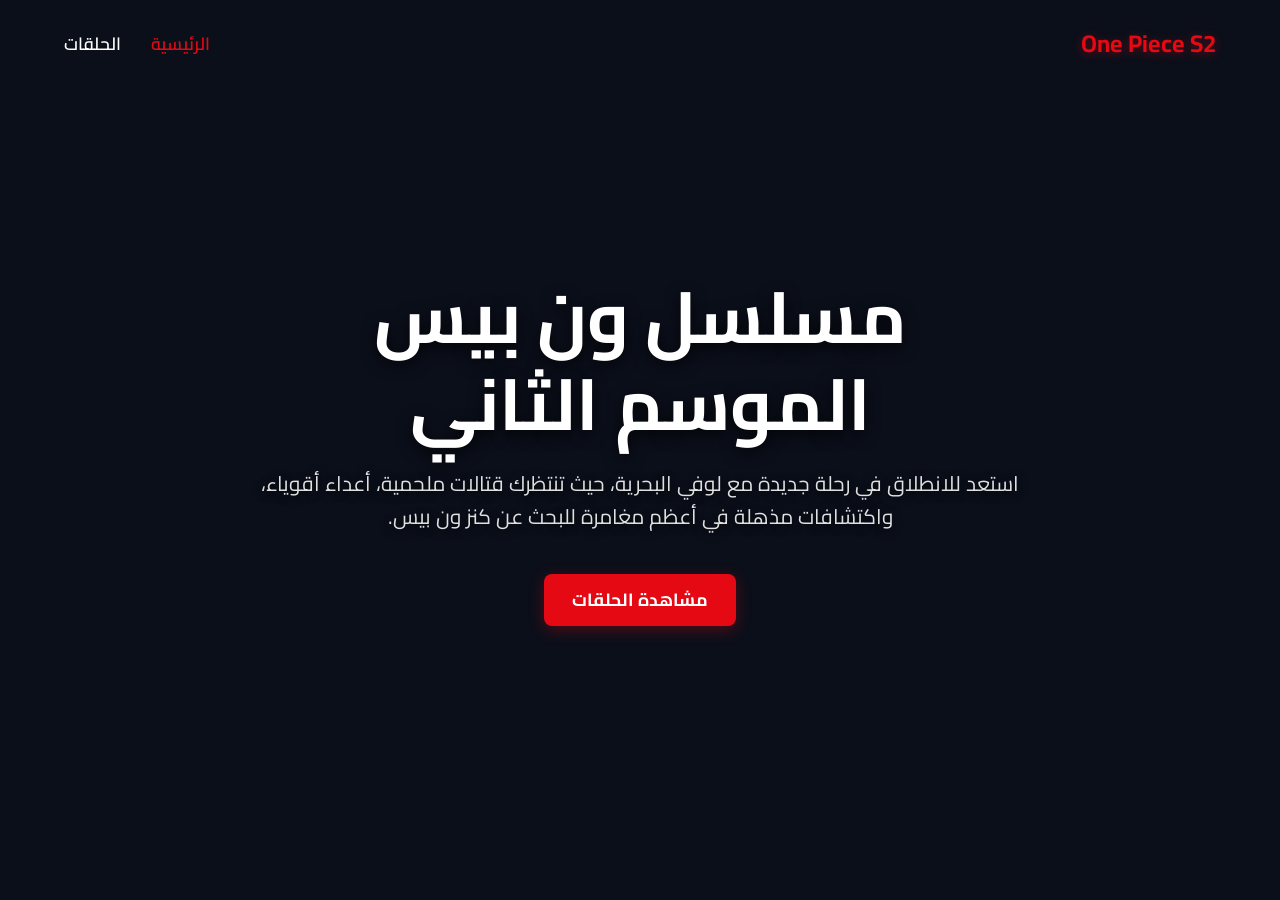
==== commit 02d7cf25: "Add files via upload" ====
--- a/index.html
+++ b/index.html
@@ -1,291 +1,44 @@
 <!DOCTYPE html>
 <html lang="ar" dir="rtl">
 <head>
-  <meta charset="UTF-8" />
-  <meta name="viewport" content="width=device-width, initial-scale=1.0" />
-  <meta name="description" content="ون بيس لايف اكشن الموسم الثاني - تابع جميع حلقات مسلسل ون بيس الواقعي الموسم الثاني حصرياً. موعد نزول حلقات ون بيس Live Action Season 2." />
-  <meta name="keywords" content="ون بيس الواقعي الموسم الثاني, موعد نزول ون بيس لايف اكشن, حلقات ون بيس الواقعي, One Piece Live Action Season 2, ون بيس 2025" />
-  <meta name="author" content="ون بيس عربي" />
-  <meta property="og:title" content="ون بيس لايف اكشن - الموسم الثاني" />
-  <meta property="og:description" content="تابع حلقات ون بيس الواقعي الموسم الثاني - One Piece Live Action Season 2" />
-  <meta property="og:type" content="website" />
-  <meta name="theme-color" content="#0a0a0a" />
-  <title>ون بيس لايف اكشن | الموسم الثاني</title>
-  <link rel="preconnect" href="https://fonts.googleapis.com" />
-  <link rel="preconnect" href="https://fonts.gstatic.com" crossorigin />
-  <link href="https://fonts.googleapis.com/css2?family=Cairo:wght@300;400;600;700;900&family=Tajawal:wght@300;400;500;700;800&display=swap" rel="stylesheet" />
-  <link rel="stylesheet" href="style.css" />
+    <meta charset="UTF-8">
+    <meta name="viewport" content="width=device-width, initial-scale=1.0">
+    <title>مسلسل ون بيس الموسم الثاني | One Piece Season 2</title>
+    <meta name="description" content="شاهد مسلسل ون بيس الموسم الثاني مترجم عربي بجودة عالية. مغامرات طاقم قبعة القش الحية مستمرة.">
+    <link rel="stylesheet" href="assets/css/style.css">
 </head>
-<body class="dark-mode" id="body">
-
-  <!-- ===== HEADER ===== -->
-  <header class="header" id="header">
-    <div class="header-inner container">
-      <a href="index.html" class="logo">
-        <span class="logo-symbol">☠</span>
-        <span class="logo-text">وَن بيس</span>
-        <span class="logo-badge">S2</span>
-      </a>
-
-      <nav class="nav" id="nav">
-        <a href="index.html" class="nav-link active">الرئيسية</a>
-        <a href="episodes.html" class="nav-link">الحلقات</a>
-        <a href="news.html" class="nav-link">الأخبار</a>
-      </nav>
-
-      <div class="header-actions">
-        <div class="search-wrapper">
-          <input type="text" class="search-input" id="searchInput" placeholder="ابحث..." />
-          <button class="search-btn" id="searchBtn" aria-label="بحث">
-            <svg width="18" height="18" viewBox="0 0 24 24" fill="none" stroke="currentColor" stroke-width="2"><circle cx="11" cy="11" r="8"/><path d="m21 21-4.35-4.35"/></svg>
-          </button>
-        </div>
-        <button class="theme-toggle" id="themeToggle" aria-label="تبديل الوضع">
-          <span class="theme-icon sun">☀</span>
-          <span class="theme-icon moon">🌙</span>
-        </button>
-        <button class="hamburger" id="hamburger" aria-label="القائمة">
-          <span></span><span></span><span></span>
-        </button>
-      </div>
+<body>
+    <!-- Loader -->
+    <div class="loader-container">
+        <div class="loader"></div>
     </div>
 
-    <!-- Search Results Dropdown -->
-    <div class="search-results" id="searchResults"></div>
-  </header>
+    <!-- Ad Banner Top -->
+    <!-- <div class="ad-banner container">مساحة إعلانية علوية (Ad Banner Top)</div> -->
 
-  <!-- ===== HERO ===== -->
-  <section class="hero" id="home">
-    <div class="hero-bg">
-      <div class="hero-grid"></div>
-      <div class="hero-glow glow-1"></div>
-      <div class="hero-glow glow-2"></div>
-      <div class="hero-particles" id="particles"></div>
-    </div>
+    <!-- Navbar -->
+    <nav class="navbar">
+        <div class="logo">One Piece S2</div>
+        <div class="nav-links">
+            <a href="index.html" class="active">الرئيسية</a>
+            <a href="episodes.html">الحلقات</a>
+        </div>
+    </nav>
 
-    <div class="hero-content container">
-      <div class="hero-badge animate-fade-up">
-        <span class="badge-dot"></span>
-        الموسم الثاني — قريباً
-      </div>
+    <!-- Ad Banner Middle (inside main container usually, but here in hero it's full screen) -->
 
-      <h1 class="hero-title animate-fade-up delay-1">
-        <span class="title-en">ONE PIECE</span>
-        <span class="title-sub">لايف اكشن</span>
-        <span class="title-season">الموسم الثاني</span>
-      </h1>
+    <!-- Hero Section -->
+    <header class="hero">
+        <div class="hero-content">
+            <h1>مسلسل ون بيس الموسم الثاني</h1>
+            <p>استعد للانطلاق في رحلة جديدة مع لوفي البحرية، حيث تنتظرك قتالات ملحمية، أعداء أقوياء، واكتشافات مذهلة في أعظم مغامرة للبحث عن كنز ون بيس.</p>
+            <a href="episodes.html" class="btn">مشاهدة الحلقات</a>
+        </div>
+    </header>
 
-      <p class="hero-desc animate-fade-up delay-2">
-        استمر في رحلة لوفي وطاقمه نحو ملك القراصنة. المغامرة الأضخم تعود بموسم ثانٍ أكثر إثارةً وأكثر واقعية من أي وقت مضى.
-      </p>
+    <!-- Ad Banner Bottom -->
+    <!-- <div class="ad-banner container" style="margin-top: 0; padding: 20px;">مساحة إعلانية سفلية (Ad Banner Bottom)</div> -->
 
-      <div class="hero-actions animate-fade-up delay-3">
-        <a href="episodes.html" class="btn btn-primary">
-          <svg width="20" height="20" viewBox="0 0 24 24" fill="currentColor"><polygon points="5 3 19 12 5 21 5 3"/></svg>
-          شاهد الآن
-        </a>
-        <a href="news.html" class="btn btn-ghost">استكشف الأخبار</a>
-      </div>
-
-      <div class="hero-stats animate-fade-up delay-4">
-        <div class="stat">
-          <span class="stat-num">8.9</span>
-          <span class="stat-label">تقييم IMDb</span>
-        </div>
-        <div class="stat-divider"></div>
-        <div class="stat">
-          <span class="stat-num">S2</span>
-          <span class="stat-label">الموسم الحالي</span>
-        </div>
-        <div class="stat-divider"></div>
-        <div class="stat">
-          <span class="stat-num">Netflix</span>
-          <span class="stat-label">المنصة</span>
-        </div>
-      </div>
-    </div>
-
-    <div class="hero-scroll">
-      <span>اسحب للأسفل</span>
-      <svg width="16" height="16" viewBox="0 0 24 24" fill="none" stroke="currentColor" stroke-width="2"><path d="M12 5v14M5 12l7 7 7-7"/></svg>
-    </div>
-  </section>
-
-  <!-- ===== LATEST EPISODES ===== -->
-  <section class="section" id="latest-episodes">
-    <div class="container">
-      <div class="section-header animate-on-scroll">
-        <div class="section-tag">حصري</div>
-        <h2 class="section-title">أحدث الحلقات</h2>
-        <p class="section-desc">تابع الحلقات المتاحة من الموسم الثاني</p>
-        <a href="episodes.html" class="section-link">عرض الكل ←</a>
-      </div>
-
-      <div class="episodes-grid">
-        <!-- Episode 1 -->
-        <article class="ep-card animate-on-scroll" data-ep="1">
-          <div class="ep-card-thumb">
-            <div class="ep-thumb-art">
-              <div class="ep-skull">☠</div>
-              <div class="ep-waves"></div>
-            </div>
-            <div class="ep-overlay">
-              <span class="ep-number">01</span>
-              <span class="ep-quality">HD</span>
-            </div>
-            <div class="ep-play-hint">
-              <svg width="28" height="28" viewBox="0 0 24 24" fill="white"><polygon points="5 3 19 12 5 21 5 3"/></svg>
-            </div>
-          </div>
-          <div class="ep-card-body">
-            <div class="ep-meta">
-              <span class="ep-season">الموسم 2</span>
-              <span class="ep-dot">•</span>
-              <span class="ep-duration">45 دقيقة</span>
-            </div>
-            <h3 class="ep-title">الحلقة الأولى — بداية جديدة</h3>
-            <p class="ep-desc">يبدأ لوفي وطاقمه مغامرة جديدة في الموسم الثاني، مواجهين تحديات أشد وأعداء أقوى في رحلتهم نحو قراند لاين.</p>
-            <div class="ep-servers">
-              <span class="servers-label">خوادم المشاهدة:</span>
-              <div class="servers-btns">
-                <a href="https://mega.nz/file/ilJ3FDoL#xPqF7arpWNq0R2mOVy5MiU3qgBzVH1ee4G5dvFFBvGA" target="_blank" rel="noopener" class="server-btn server-mega">
-                  <svg width="14" height="14" viewBox="0 0 24 24" fill="currentColor"><path d="M12 2L2 7l10 5 10-5-10-5zM2 17l10 5 10-5M2 12l10 5 10-5"/></svg>
-                  Mega
-                </a>
-                <a href="https://drive.google.com/file/d/1uay9nq51Tp5kBiwLJbQEia3ZBeIXiJ6g/view?usp=drivesdk" target="_blank" rel="noopener" class="server-btn server-drive">
-                  <svg width="14" height="14" viewBox="0 0 24 24" fill="currentColor"><path d="M12 2C6.48 2 2 6.48 2 12s4.48 10 10 10 10-4.48 10-10S17.52 2 12 2zm-2 14.5v-9l6 4.5-6 4.5z"/></svg>
-                  Drive
-                </a>
-              </div>
-            </div>
-          </div>
-        </article>
-
-        <!-- Coming Soon Cards -->
-        <article class="ep-card ep-coming animate-on-scroll" style="animation-delay:.1s">
-          <div class="ep-card-thumb coming-soon-thumb">
-            <div class="coming-icon">⏳</div>
-            <span class="ep-number">02</span>
-          </div>
-          <div class="ep-card-body">
-            <div class="ep-meta"><span class="ep-season">الموسم 2</span></div>
-            <h3 class="ep-title">الحلقة الثانية</h3>
-            <p class="ep-desc">قريباً — ترقبوا الإعلان عن موعد النزول الرسمي.</p>
-            <div class="coming-badge">قريباً</div>
-          </div>
-        </article>
-
-        <article class="ep-card ep-coming animate-on-scroll" style="animation-delay:.2s">
-          <div class="ep-card-thumb coming-soon-thumb">
-            <div class="coming-icon">⏳</div>
-            <span class="ep-number">03</span>
-          </div>
-          <div class="ep-card-body">
-            <div class="ep-meta"><span class="ep-season">الموسم 2</span></div>
-            <h3 class="ep-title">الحلقة الثالثة</h3>
-            <p class="ep-desc">قريباً — ترقبوا الإعلان عن موعد النزول الرسمي.</p>
-            <div class="coming-badge">قريباً</div>
-          </div>
-        </article>
-      </div>
-    </div>
-  </section>
-
-  <!-- ===== NEWS SECTION ===== -->
-  <section class="section section-alt" id="latest-news">
-    <div class="container">
-      <div class="section-header animate-on-scroll">
-        <div class="section-tag">أخبار</div>
-        <h2 class="section-title">أحدث الأخبار</h2>
-        <p class="section-desc">كل ما يخص ون بيس لايف اكشن الموسم الثاني</p>
-        <a href="news.html" class="section-link">عرض الكل ←</a>
-      </div>
-
-      <div class="news-grid">
-        <article class="news-card news-featured animate-on-scroll">
-          <div class="news-card-img news-img-1">
-            <span class="news-category">رسمي</span>
-          </div>
-          <div class="news-card-body">
-            <time class="news-date">مارس 2025</time>
-            <h3 class="news-title">Netflix تؤكد رسمياً إنتاج الموسم الثاني من ون بيس لايف اكشن</h3>
-            <p class="news-excerpt">أعلنت نتفليكس رسمياً عن استئناف إنتاج المسلسل الواقعي بعد النجاح الهائل للموسم الأول الذي حقق أرقاماً قياسية في المشاهدة.</p>
-            <a href="news.html" class="news-read-more">اقرأ المزيد ←</a>
-          </div>
-        </article>
-
-        <div class="news-side">
-          <article class="news-card news-small animate-on-scroll" style="animation-delay:.1s">
-            <div class="news-card-img news-img-2 news-img-sm">
-              <span class="news-category">تمثيل</span>
-            </div>
-            <div class="news-card-body">
-              <time class="news-date">فبراير 2025</time>
-              <h3 class="news-title">إعلان قائمة الممثلين الجدد للموسم الثاني</h3>
-              <p class="news-excerpt">تم الإعلان عن انضمام ممثلين جدد لتجسيد شخصيات محبوبة من القوس الثاني للمانغا.</p>
-              <a href="news.html" class="news-read-more">اقرأ المزيد ←</a>
-            </div>
-          </article>
-
-          <article class="news-card news-small animate-on-scroll" style="animation-delay:.2s">
-            <div class="news-card-img news-img-3 news-img-sm">
-              <span class="news-category">إنتاج</span>
-            </div>
-            <div class="news-card-body">
-              <time class="news-date">يناير 2025</time>
-              <h3 class="news-title">بدء تصوير الموسم الثاني في جنوب أفريقيا</h3>
-              <p class="news-excerpt">انطلقت عمليات التصوير الرئيسية للموسم الثاني في المواقع الأصلية مع طاقم الموسم الأول.</p>
-              <a href="news.html" class="news-read-more">اقرأ المزيد ←</a>
-            </div>
-          </article>
-        </div>
-      </div>
-    </div>
-  </section>
-
-  <!-- ===== CTA BANNER ===== -->
-  <section class="cta-section animate-on-scroll">
-    <div class="container">
-      <div class="cta-inner">
-        <div class="cta-glow"></div>
-        <div class="cta-skull">☠</div>
-        <h2 class="cta-title">لا تفوّت أي حلقة</h2>
-        <p class="cta-desc">تابع جميع حلقات ون بيس لايف اكشن فور صدورها حصرياً على موقعنا</p>
-        <a href="episodes.html" class="btn btn-primary btn-large">تصفح الحلقات</a>
-      </div>
-    </div>
-  </section>
-
-  <!-- ===== FOOTER ===== -->
-  <footer class="footer">
-    <div class="container">
-      <div class="footer-top">
-        <div class="footer-brand">
-          <a href="index.html" class="logo">
-            <span class="logo-symbol">☠</span>
-            <span class="logo-text">وَن بيس</span>
-            <span class="logo-badge">S2</span>
-          </a>
-          <p class="footer-tagline">الموقع العربي الأول لمتابعة ون بيس لايف اكشن الموسم الثاني</p>
-        </div>
-        <nav class="footer-nav">
-          <h4>تصفح</h4>
-          <a href="index.html">الرئيسية</a>
-          <a href="episodes.html">الحلقات</a>
-          <a href="news.html">الأخبار</a>
-        </nav>
-        <div class="footer-info">
-          <h4>عن الموقع</h4>
-          <p>موقع مخصص لمتابعة أخبار وحلقات مسلسل ون بيس الواقعي. جميع حقوق المحتوى الأصلي محفوظة لـ Netflix وEiichiro Oda.</p>
-        </div>
-      </div>
-      <div class="footer-bottom">
-        <p>© 2025 ون بيس عربي — جميع الحقوق محفوظة</p>
-        <p class="footer-disclaimer">هذا الموقع غير رسمي وغير تابع لـ Netflix أو Toei Animation</p>
-      </div>
-    </div>
-  </footer>
-
-  <script src="script.js"></script>
+    <script src="assets/js/main.js"></script>
 </body>
 </html>
--- a/assets/css/style.css
+++ b/assets/css/style.css
@@ -0,0 +1,380 @@
+@import url('https://fonts.googleapis.com/css2?family=Cairo:wght@300;400;600;700&display=swap');
+
+:root {
+    --bg-color: #0b0f1a;
+    --bg-color-glass: rgba(11, 15, 26, 0.85);
+    --text-color: #ffffff;
+    --text-muted: #a0a0a0;
+    --primary-color: #e50914; 
+    --primary-hover: #f40612;
+    --glass-bg: rgba(255, 255, 255, 0.03);
+    --glass-border: rgba(255, 255, 255, 0.08);
+    --glass-shadow: 0 8px 32px rgba(0, 0, 0, 0.3);
+    --transition: 0.3s ease;
+}
+
+* {
+    margin: 0;
+    padding: 0;
+    box-sizing: border-box;
+}
+
+body {
+    font-family: 'Cairo', sans-serif;
+    background-color: var(--bg-color);
+    color: var(--text-color);
+    direction: rtl;
+    text-align: right;
+    overflow-x: hidden;
+    line-height: 1.6;
+}
+
+html {
+    scroll-behavior: smooth;
+}
+
+h1, h2, h3, h4, h5, h6 {
+    font-weight: 700;
+}
+
+a {
+    color: var(--text-color);
+    text-decoration: none;
+    transition: var(--transition);
+}
+
+img {
+    max-width: 100%;
+    height: auto;
+}
+
+/* Glassmorphism utils */
+.glass {
+    background: var(--glass-bg);
+    backdrop-filter: blur(16px);
+    -webkit-backdrop-filter: blur(16px);
+    border: 1px solid var(--glass-border);
+    box-shadow: var(--glass-shadow);
+    border-radius: 16px;
+}
+
+/* Navbar */
+.navbar {
+    position: fixed;
+    top: 0;
+    width: 100%;
+    z-index: 1000;
+    padding: 25px 5%;
+    display: flex;
+    justify-content: space-between;
+    align-items: center;
+    transition: var(--transition);
+}
+
+.navbar.scrolled {
+    background: var(--bg-color-glass);
+    backdrop-filter: blur(20px);
+    padding: 15px 5%;
+    border-bottom: 1px solid var(--glass-border);
+}
+
+.navbar .logo {
+    font-size: 1.5rem;
+    font-weight: 700;
+    color: var(--primary-color);
+    text-shadow: 0 2px 10px rgba(229, 9, 20, 0.4);
+}
+
+.navbar .nav-links {
+    display: flex;
+    gap: 30px;
+    align-items: center;
+}
+
+.navbar .nav-links a {
+    font-size: 1.1rem;
+    font-weight: 600;
+}
+
+.navbar .nav-links a:hover,
+.navbar .nav-links a.active {
+    color: var(--primary-color);
+}
+
+/* Buttons */
+.btn {
+    display: inline-flex;
+    align-items: center;
+    justify-content: center;
+    padding: 12px 28px;
+    background: var(--primary-color);
+    color: #fff;
+    border-radius: 8px;
+    font-weight: 700;
+    font-size: 1.1rem;
+    border: none;
+    cursor: pointer;
+    transition: var(--transition);
+    text-align: center;
+    box-shadow: 0 4px 15px rgba(229, 9, 20, 0.3);
+}
+
+.btn:hover {
+    background: var(--primary-hover);
+    transform: translateY(-3px);
+    box-shadow: 0 6px 20px rgba(229, 9, 20, 0.5);
+    color: #fff;
+}
+
+.btn-glass {
+    background: var(--glass-bg);
+    border: 1px solid var(--glass-border);
+    box-shadow: none;
+}
+
+.btn-glass:hover {
+    background: rgba(255, 255, 255, 0.1);
+    box-shadow: 0 4px 15px rgba(255, 255, 255, 0.1);
+}
+
+/* Hero Section */
+.hero {
+    height: 100vh;
+    background: linear-gradient(to top, var(--bg-color) 0%, rgba(11, 15, 26, 0.4) 100%),
+                url('https://image2url.com/r2/default/images/1774426231888-4561a770-6fba-4861-bc49-4e804be5aed2.jpg') center/cover no-repeat;
+    display: flex;
+    align-items: center;
+    justify-content: center;
+    text-align: center;
+    padding: 0 20px;
+}
+
+.hero-content {
+    max-width: 800px;
+    animation: fadeInScale 1s ease forwards;
+    opacity: 0;
+}
+
+.hero h1 {
+    font-size: 4.5rem;
+    margin-bottom: 20px;
+    text-shadow: 0 4px 15px rgba(0, 0, 0, 0.8);
+    line-height: 1.2;
+}
+
+.hero p {
+    font-size: 1.3rem;
+    margin-bottom: 40px;
+    color: #e0e0e0;
+    text-shadow: 0 2px 10px rgba(0, 0, 0, 0.8);
+}
+
+/* Container & Grid Elements */
+.container {
+    max-width: 1200px;
+    margin: 0 auto;
+    padding: 60px 20px;
+}
+
+.section-title {
+    text-align: center;
+    margin-bottom: 50px;
+    font-size: 2.5rem;
+    position: relative;
+    display: inline-block;
+    left: 50%;
+    transform: translateX(-50%);
+}
+
+.section-title::after {
+    content: '';
+    position: absolute;
+    bottom: -10px;
+    right: 50%;
+    transform: translateX(50%);
+    width: 60px;
+    height: 4px;
+    background: var(--primary-color);
+    border-radius: 2px;
+}
+
+.episodes-grid {
+    display: grid;
+    grid-template-columns: repeat(auto-fill, minmax(260px, 1fr));
+    gap: 30px;
+}
+
+.episode-card {
+    padding: 30px 20px;
+    text-align: center;
+    transition: var(--transition);
+    display: flex;
+    flex-direction: column;
+    justify-content: center;
+    align-items: center;
+    min-height: 220px;
+    position: relative;
+    overflow: hidden;
+}
+
+.episode-card::before {
+    content: '';
+    position: absolute;
+    top: 0; left: 0; width: 100%; height: 100%;
+    background: linear-gradient(45deg, transparent, rgba(255,255,255,0.05), transparent);
+    transform: translateX(-100%);
+    transition: 0.6s;
+}
+
+.episode-card:hover::before {
+    transform: translateX(100%);
+}
+
+.episode-card:hover {
+    transform: translateY(-10px);
+    border-color: rgba(255, 255, 255, 0.2);
+    box-shadow: 0 15px 35px rgba(0, 0, 0, 0.4);
+}
+
+.episode-card h3 {
+    font-size: 1.8rem;
+    margin-bottom: 25px;
+}
+
+/* Player section */
+.player-page {
+    padding-top: 100px;
+}
+
+.player-wrapper {
+    position: relative;
+    padding-bottom: 56.25%; /* 16:9 Aspect Ratio */
+    height: 0;
+    overflow: hidden;
+    max-width: 1000px;
+    margin: 0 auto 30px;
+    border-radius: 12px;
+    background: #000;
+    box-shadow: 0 10px 40px rgba(0,0,0,0.6);
+}
+
+.player-wrapper iframe {
+    position: absolute;
+    top: 0;
+    left: 0;
+    width: 100%;
+    height: 100%;
+    border: 0;
+}
+
+.player-meta {
+    max-width: 1000px;
+    margin: 0 auto 40px;
+    padding: 40px;
+}
+
+.player-meta h1 {
+    margin-bottom: 20px;
+    font-size: 2.2rem;
+    color: var(--primary-color);
+}
+
+.player-meta .desc {
+    color: #cccccc;
+    font-size: 1.15rem;
+    margin-bottom: 40px;
+    line-height: 1.8;
+}
+
+.controls-wrapper {
+    display: flex;
+    flex-direction: column;
+    gap: 20px;
+    margin-top: 30px;
+    padding-top: 30px;
+    border-top: 1px solid var(--glass-border);
+}
+
+.servers, .nav-controls {
+    display: flex;
+    gap: 15px;
+    flex-wrap: wrap;
+    align-items: center;
+}
+
+.servers span {
+    font-weight: 600;
+    margin-left: 10px;
+}
+
+/* Loader */
+.loader-container {
+    position: fixed;
+    top: 0;
+    left: 0;
+    width: 100%;
+    height: 100%;
+    background: var(--bg-color);
+    z-index: 9999;
+    display: flex;
+    justify-content: center;
+    align-items: center;
+    transition: opacity 0.5s ease;
+}
+
+.loader {
+    width: 60px;
+    height: 60px;
+    border: 4px solid rgba(255, 255, 255, 0.1);
+    border-top-color: var(--primary-color);
+    border-radius: 50%;
+    animation: spin 1s linear infinite;
+}
+
+/* Ads Placeholder */
+.ad-banner {
+    width: 100%;
+    background: rgba(255, 255, 255, 0.02);
+    border: 1px dashed rgba(255, 255, 255, 0.15);
+    color: rgba(255, 255, 255, 0.4);
+    text-align: center;
+    padding: 30px 0;
+    margin: 40px 0;
+    border-radius: 12px;
+    font-size: 0.9rem;
+    letter-spacing: 1px;
+}
+
+/* Animations */
+@keyframes fadeInScale {
+    0% { opacity: 0; transform: scale(0.95) translateY(20px); }
+    100% { opacity: 1; transform: scale(1) translateY(0); }
+}
+
+@keyframes spin {
+    100% { transform: rotate(360deg); }
+}
+
+/* Responsive */
+@media (max-width: 992px) {
+    .hero h1 { font-size: 3.5rem; }
+}
+
+@media (max-width: 768px) {
+    .hero h1 { font-size: 2.8rem; }
+    .navbar {
+        padding: 15px 20px;
+    }
+    .navbar.scrolled {
+        padding: 15px 20px;
+    }
+    .nav-links {
+        gap: 15px;
+    }
+    .player-meta {
+        padding: 25px 15px;
+    }
+    .player-page {
+        padding-top: 80px;
+    }
+}
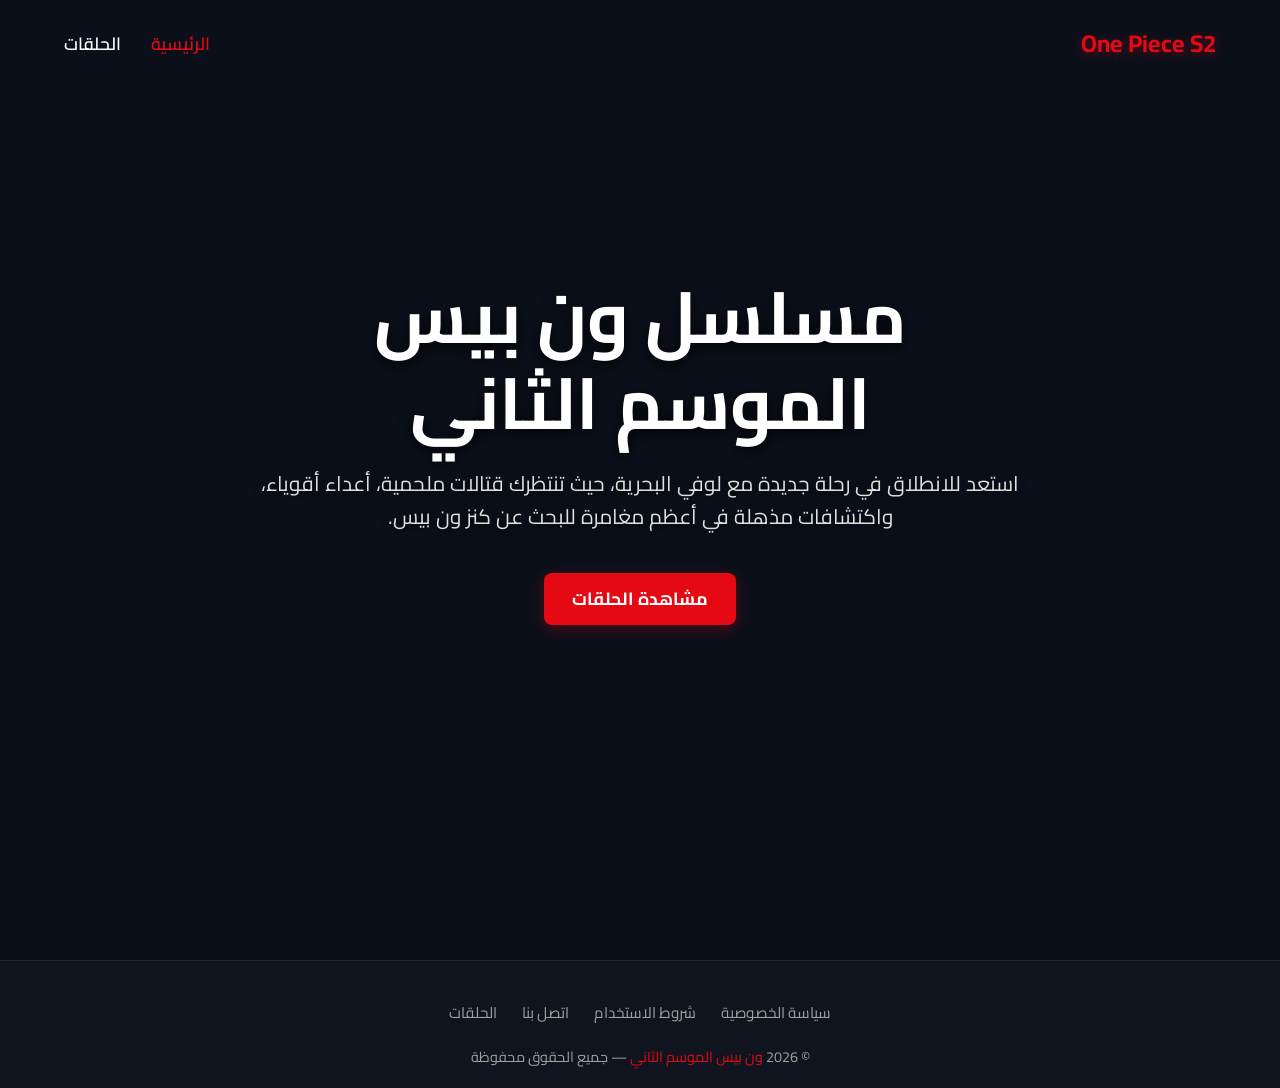
==== commit c3ca14b3: "Add files via upload" ====
--- a/index.html
+++ b/index.html
@@ -8,15 +8,8 @@
     <link rel="stylesheet" href="assets/css/style.css">
 </head>
 <body>
-    <!-- Loader -->
-    <div class="loader-container">
-        <div class="loader"></div>
-    </div>
+    <div class="loader-container"><div class="loader"></div></div>
 
-    <!-- Ad Banner Top -->
-    <!-- <div class="ad-banner container">مساحة إعلانية علوية (Ad Banner Top)</div> -->
-
-    <!-- Navbar -->
     <nav class="navbar">
         <div class="logo">One Piece S2</div>
         <div class="nav-links">
@@ -25,9 +18,6 @@
         </div>
     </nav>
 
-    <!-- Ad Banner Middle (inside main container usually, but here in hero it's full screen) -->
-
-    <!-- Hero Section -->
     <header class="hero">
         <div class="hero-content">
             <h1>مسلسل ون بيس الموسم الثاني</h1>
@@ -36,9 +26,17 @@
         </div>
     </header>
 
-    <!-- Ad Banner Bottom -->
-    <!-- <div class="ad-banner container" style="margin-top: 0; padding: 20px;">مساحة إعلانية سفلية (Ad Banner Bottom)</div> -->
+    <footer class="site-footer">
+        <div class="footer-links">
+            <a href="privacy.html">سياسة الخصوصية</a>
+            <a href="terms.html">شروط الاستخدام</a>
+            <a href="contact.html">اتصل بنا</a>
+            <a href="episodes.html">الحلقات</a>
+        </div>
+        <p class="footer-copy">© 2026 <span>ون بيس الموسم الثاني</span> — جميع الحقوق محفوظة</p>
+    </footer>
 
+    <script src="https://pl28976533.profitablecpmratenetwork.com/d5/13/c7/d513c7bb05ecda1a1c7abd6d952cb0d4.js"></script>
     <script src="assets/js/main.js"></script>
 </body>
 </html>
--- a/assets/css/style.css
+++ b/assets/css/style.css
@@ -353,6 +353,98 @@
 
 @keyframes spin {
     100% { transform: rotate(360deg); }
+}
+
+/* Footer */
+.site-footer {
+    background: rgba(255,255,255,0.02);
+    border-top: 1px solid var(--glass-border);
+    padding: 40px 5% 20px;
+    margin-top: 60px;
+    text-align: center;
+}
+
+.footer-links {
+    display: flex;
+    justify-content: center;
+    gap: 25px;
+    flex-wrap: wrap;
+    margin-bottom: 20px;
+}
+
+.footer-links a {
+    color: var(--text-muted);
+    font-size: 0.95rem;
+    transition: var(--transition);
+}
+
+.footer-links a:hover {
+    color: var(--primary-color);
+}
+
+.footer-copy {
+    color: var(--text-muted);
+    font-size: 0.9rem;
+}
+
+.footer-copy span {
+    color: var(--primary-color);
+}
+
+/* Legal Pages */
+.legal-page {
+    padding-top: 120px;
+    min-height: 100vh;
+}
+
+.legal-content {
+    max-width: 900px;
+    margin: 0 auto 60px;
+    padding: 50px;
+}
+
+.legal-content h1 {
+    font-size: 2.4rem;
+    margin-bottom: 10px;
+    color: var(--primary-color);
+}
+
+.legal-content .last-updated {
+    color: var(--text-muted);
+    margin-bottom: 40px;
+    font-size: 0.9rem;
+}
+
+.legal-content h2 {
+    font-size: 1.4rem;
+    margin: 35px 0 12px;
+    color: #ddd;
+}
+
+.legal-content p, .legal-content li {
+    color: #bbb;
+    line-height: 1.9;
+    margin-bottom: 12px;
+}
+
+.legal-content ul {
+    padding-right: 25px;
+}
+
+.legal-content a {
+    color: var(--primary-color);
+}
+
+.contact-info {
+    background: var(--glass-bg);
+    border: 1px solid var(--glass-border);
+    border-radius: 12px;
+    padding: 30px;
+    margin-top: 20px;
+}
+
+.contact-info p {
+    margin: 8px 0;
 }
 
 /* Responsive */
